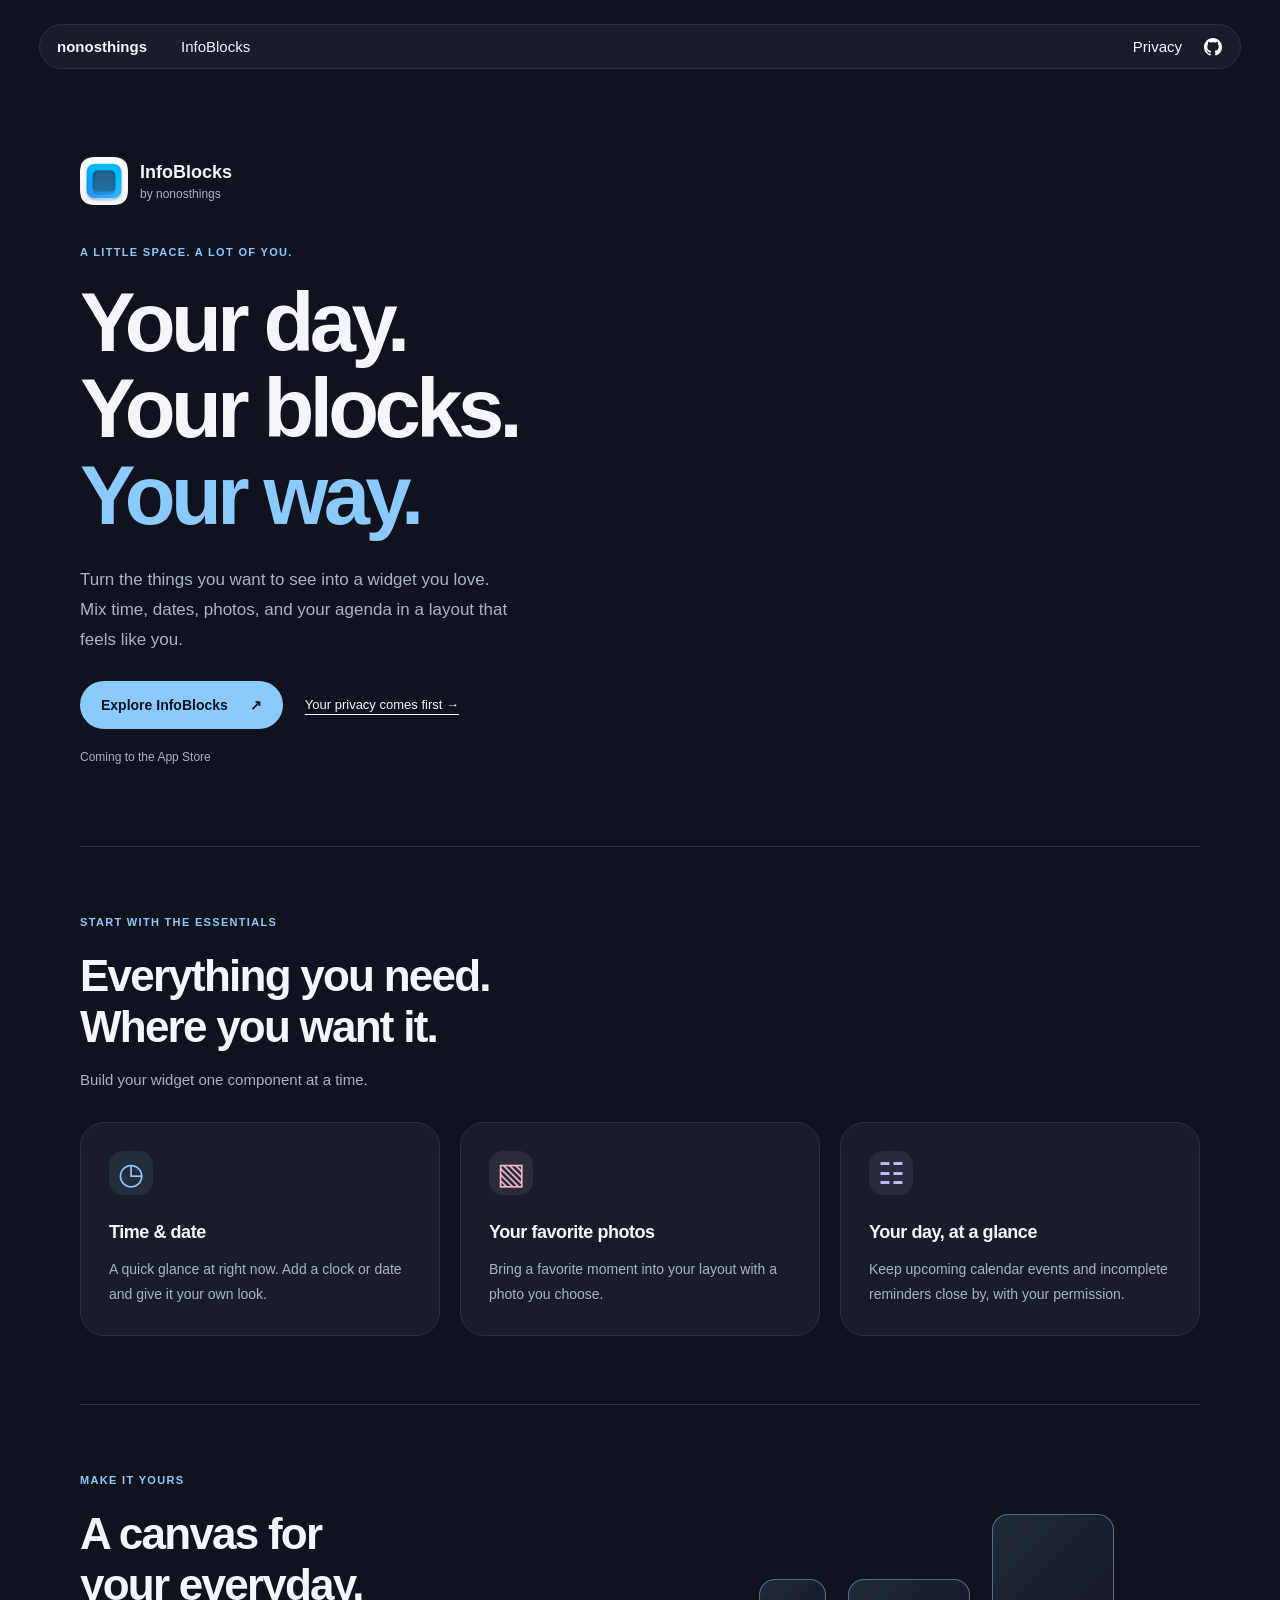
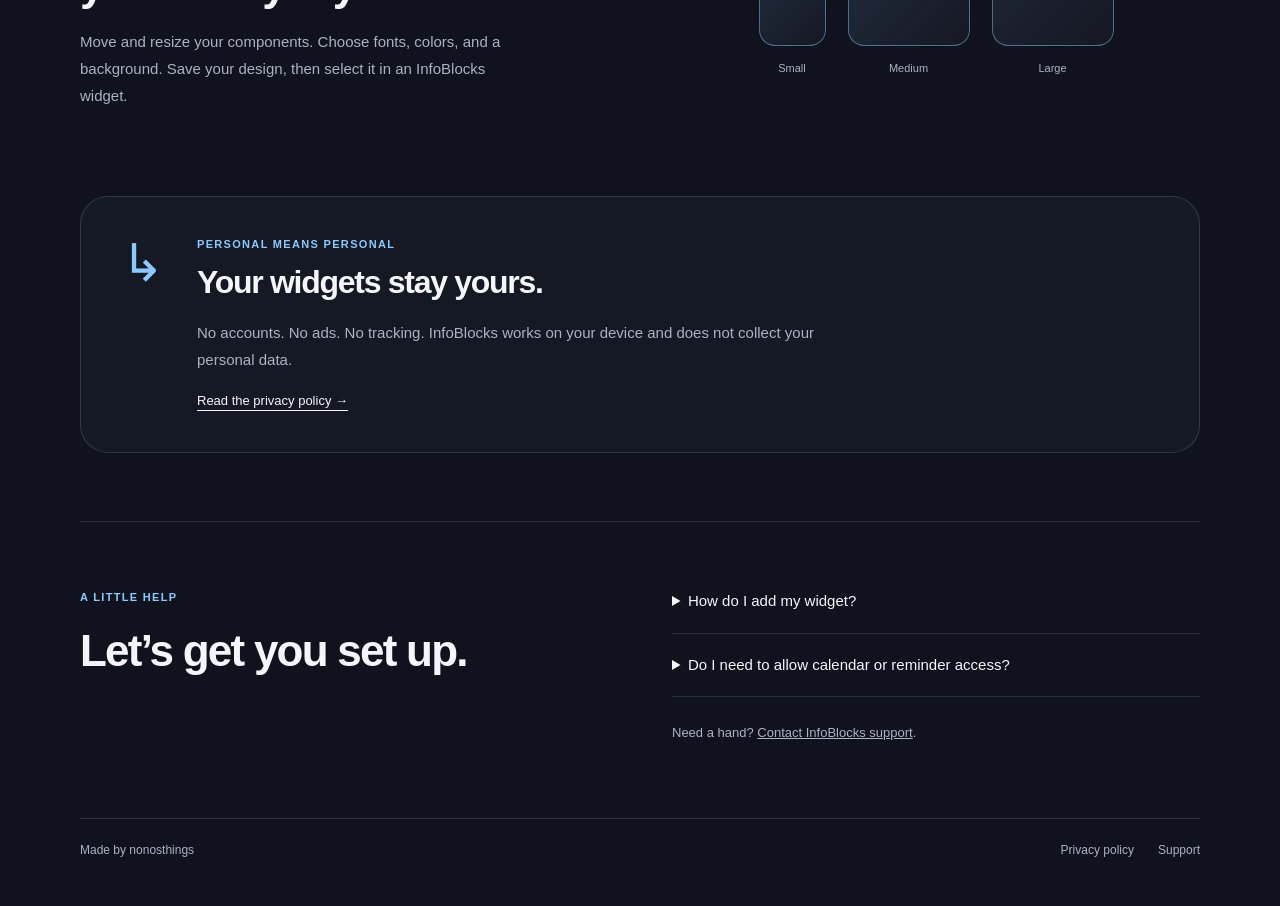
==== projects/infoblocks/index.html @ dc649a99 "cooked some garbageeeeeee" ====
<!DOCTYPE html>
<html lang="en">
<head>
    <meta charset="UTF-8">
    <meta name="viewport" content="width=device-width, initial-scale=1.0">
    <meta name="description" content="Build widgets your way with InfoBlocks. Arrange time, date, photos, calendar events, and reminders into your own personal layout.">
    <meta name="theme-color" content="#10131d">
    <link rel="canonical" href="https://nonosthings.tech/projects/infoblocks/">
    <link rel="icon" type="image/png" href="./icon.png">
    <link rel="stylesheet" href="../../style.css">
    <link rel="stylesheet" href="./infoblocks.css">
    <title>InfoBlocks — Widgets, your way | nonosthings</title>
</head>
<body class="infoblocks-page">
    <a class="skip-link" href="#main">Skip to content</a>
    <nav aria-label="Main navigation">
        <div class="navbar">
            <a href="/">nonosthings</a>
            <a href="./" aria-current="page">InfoBlocks</a>
            <div class="socials">
                <a href="./privacy/">Privacy</a>
                <a href="https://github.com/nonosthings/" aria-label="nonosthings on GitHub"><img src="../../assets/github.svg" alt="" width="18" height="18"></a>
            </div>
        </div>
    </nav>

    <main id="main">
        <section class="ib-hero" aria-labelledby="hero-title">
            <div class="hero-copy">
                <div class="app-identity"><img src="./icon.png" alt="" width="48" height="48"><span>InfoBlocks <span class="byline">by nonosthings</span></span></div>
                <p class="ib-eyebrow">A little space. A lot of you.</p>
                <h1 id="hero-title">Your day.<br>Your blocks.<br><span>Your way.</span></h1>
                <p class="hero-description">Turn the things you want to see into a widget you love. Mix time, dates, photos, and your agenda in a layout that feels like you.</p>
                <div class="hero-actions"><a class="ib-button" href="#features">Explore InfoBlocks <span aria-hidden="true">↗</span></a><a class="text-link" href="./privacy/">Your privacy comes first <span aria-hidden="true">→</span></a></div>
                <p class="availability">Coming to the App Store</p>
            </div>
        </section>

        <section id="features" class="ib-section" aria-labelledby="features-title">
            <div class="section-intro"><p class="ib-eyebrow">Start with the essentials</p><h2 id="features-title">Everything you need.<br>Where you want it.</h2><p>Build your widget one component at a time.</p></div>
            <div class="feature-grid">
                <article class="feature-card"><span class="feature-symbol blue" aria-hidden="true">◷</span><h3>Time &amp; date</h3><p>A quick glance at right now. Add a clock or date and give it your own look.</p></article>
                <article class="feature-card"><span class="feature-symbol pink" aria-hidden="true">▧</span><h3>Your favorite photos</h3><p>Bring a favorite moment into your layout with a photo you choose.</p></article>
                <article class="feature-card"><span class="feature-symbol lavender" aria-hidden="true">☷</span><h3>Your day, at a glance</h3><p>Keep upcoming calendar events and incomplete reminders close by, with your permission.</p></article>
            </div>
        </section>

        <section class="customize-panel ib-section" aria-labelledby="customize-title">
            <div><p class="ib-eyebrow">Make it yours</p><h2 id="customize-title">A canvas for<br>your everyday.</h2><p>Move and resize your components. Choose fonts, colors, and a background. Save your design, then select it in an InfoBlocks widget.</p></div>
            <div class="size-options" aria-label="Small, medium, and large widget sizes"><div class="size-option"><span class="size-shape size-small"></span><span>Small</span></div><div class="size-option"><span class="size-shape size-medium"></span><span>Medium</span></div><div class="size-option"><span class="size-shape size-large"></span><span>Large</span></div></div>
        </section>

        <section class="privacy-panel ib-section" aria-labelledby="privacy-title"><span class="privacy-mark" aria-hidden="true">↳</span><div><p class="ib-eyebrow">Personal means personal</p><h2 id="privacy-title">Your widgets stay yours.</h2><p>No accounts. No ads. No tracking. InfoBlocks works on your device and does not collect your personal data.</p><a class="text-link" href="./privacy/">Read the privacy policy <span aria-hidden="true">→</span></a></div></section>

        <section class="support-section ib-section" id="support" aria-labelledby="support-title"><div><p class="ib-eyebrow">A little help</p><h2 id="support-title">Let’s get you set up.</h2></div><div class="support-details"><details><summary>How do I add my widget?</summary><p>Create a design in InfoBlocks and tap Save. Add an InfoBlocks widget using your device’s widget gallery, then edit the widget to choose your saved design. You can also open the installation guide on your design’s card in the app.</p></details><details><summary>Do I need to allow calendar or reminder access?</summary><p>Only if you want those components. You can use clocks, dates, and photos without granting calendar or reminder access, and you can change permissions in your device’s Settings.</p></details><p class="contact-line">Need a hand? <a href="mailto:help@nonosthings.tech?subject=InfoBlocks%20support">Contact InfoBlocks support</a>.</p></div></section>
    </main>

    <footer class="ib-footer"><a href="/">Made by nonosthings</a><div><a href="./privacy/">Privacy policy</a><a href="mailto:help@nonosthings.tech?subject=InfoBlocks%20support">Support</a></div></footer>
</body>
</html>
---- style.css ----
:root {
  --background-color: #10131d;
  --surface-color: #191d2a;
  --text-color: #f4f6fb;
  --muted-text-color: #aab2c5;
  --accent-color: #a79fff;
  --border-color: #2a3041;
  --social-icon-size: 18px;
  --social-icon-filter: brightness(0) invert(1);
  --navbar-text-color: #f4f6fb;
  --content-max-width: 1300px;
}

body {
  background-color: var(--background-color);
  color: var(--text-color);
  font-family: "Roboto", sans-serif;
  margin: 0;
  padding: 24px;
  min-height: 100vh;
  display: flex;
  flex-direction: column;
  box-sizing: border-box;
}

@font-face {
  font-family: "Varela Round";
  src: url("./assets/fonts/VarelaRound.ttf") format("truetype");
  /* License details: licenses/varela-round.md */
}

.navbar {
  display: flex;
  align-items: center;
  overflow: hidden;
  background-color: var(--surface-color);
  border: 1px solid var(--border-color);
  border-radius: 100px;
}

.navbar a {
  color: var(--navbar-text-color);
  font-size: 15px;
  font-weight: 500;
  text-align: center;
  padding: 13px 17px;
  text-decoration: none;
  transition: color 180ms ease, background-color 180ms ease;
}

.navbar > a:first-child {
  font-weight: 700;
}

.socials {
  margin-left: auto;
  display: flex;
  align-items: center;
  gap: 6px;
  padding-right: 10px;
}

.socials a {
  float: none;
  padding: 8px;
  display: inline-flex;
  align-items: center;
  justify-content: center;
}

.socials img {
  width: var(--social-icon-size);
  height: var(--social-icon-size);
  display: block;
  filter: var(--social-icon-filter);
}

.navbar a:hover,
.navbar a:focus-visible {
  background-color: #252b3b;
  color: var(--accent-color);
  outline: none;
}

footer {
  width: 100%;
  text-align: center;
  font-size: 12px;
  line-height: 1.2;
  padding: 6px 10px;
  margin-top: auto;
  box-sizing: border-box;
  color: var(--muted-text-color);
}

footer p {
  margin: 0;
}

h1,
h2,
h3,
p {
  margin-block: 0.45em;
  line-height: 1.35;
}

h1,
h2,
h3 {
  letter-spacing: -0.025em;
}

h1 {
  font-size: clamp(2.5rem, 7vw, 5.5rem);
  line-height: 1;
  margin-top: clamp(3rem, 12vh, 8rem);
}

h2 {
  color: var(--muted-text-color);
  font-size: clamp(1.3rem, 3vw, 2.2rem);
  max-width: 780px;
}

h3 {
  font-size: clamp(1.15rem, 2vw, 1.6rem);
}

p {
  color: var(--muted-text-color);
  font-size: 1.05rem;
}

.navbar,
main,
footer {
  width: min(100%, var(--content-max-width));
  margin-inline: auto;
}

main {
  flex: 1;
  text-align: left;
}

.hero {
  min-height: 68vh;
  display: flex;
  flex-direction: column;
  justify-content: center;
}

.content-card {
  max-width: 760px;
  margin: 1.5rem 0;
  padding: clamp(1.5rem, 4vw, 3rem);
  background: var(--surface-color);
  border: 1px solid var(--border-color);
  border-radius: 28px;
}

.content-card:last-child {
  margin-bottom: 4rem;
}

.terms-page {
  max-width: 960px;
  padding-bottom: 4rem;
}

.terms-header {
  max-width: 760px;
  padding: clamp(3rem, 10vw, 7rem) 0 2.5rem;
}

.terms-header h1 {
  margin: 0.2em 0;
  font-size: clamp(2.8rem, 7vw, 5.5rem);
}

.eyebrow,
.terms-meta {
  color: var(--accent-color);
  font-size: 0.85rem;
  font-weight: 700;
  letter-spacing: 0.08em;
  text-transform: uppercase;
}

.terms-lede {
  font-size: clamp(1.15rem, 2.2vw, 1.45rem);
  max-width: 680px;
}

.terms-meta {
  color: var(--muted-text-color);
  font-size: 0.8rem;
  letter-spacing: 0;
  text-transform: none;
}

.terms-grid {
  display: grid;
  gap: 1rem;
}

.terms-card {
  max-width: none;
  margin: 0;
  padding: clamp(1.35rem, 3vw, 2rem);
}

.terms-card h2,
.terms-note h2 {
  color: var(--text-color);
  font-size: clamp(1.25rem, 2.5vw, 1.7rem);
  margin-top: 0;
}

.terms-card h3 {
  color: var(--text-color);
  font-size: 1rem;
}

.terms-card p,
.terms-card li,
.terms-note p {
  font-size: 1rem;
  line-height: 1.65;
}

.terms-card ul {
  color: var(--muted-text-color);
  margin: 1rem 0;
  padding-left: 1.35rem;
}

.terms-card li + li {
  margin-top: 0.55rem;
}

.terms-card a {
  color: var(--accent-color);
}

.terms-note {
  margin-top: 1rem;
  padding: clamp(1.35rem, 3vw, 2rem);
  border: 1px solid var(--accent-color);
  border-radius: 20px;
  background: color-mix(in srgb, var(--accent-color) 8%, var(--surface-color));
}

.terms-note p {
  margin-bottom: 0;
}

.reveal {
  animation: move-up linear both;
  animation-timeline: view();
  animation-range: entry 0% cover 32%;
}

@keyframes move-up {
  from {
    opacity: 0;
    transform: translateY(48px);
  }
  to {
    opacity: 1;
    transform: translateY(0);
  }
}

@media (prefers-reduced-motion: reduce) {
  *,
  *::before,
  *::after {
    animation-duration: 0.01ms !important;
    animation-iteration-count: 1 !important;
    scroll-behavior: auto !important;
  }
}

@media (max-width: 560px) {
  body {
    padding: 14px;
  }

  .navbar a {
    padding-inline: 12px;
  }

  .socials {
    gap: 0;
    padding-right: 4px;
  }
}
---- projects/infoblocks/infoblocks.css ----
.infoblocks-page { --ib-blue: #8bcaff; --ib-pink: #efb7cf; font-family: -apple-system, BlinkMacSystemFont, "Segoe UI", sans-serif; }
.infoblocks-page a { color: inherit; }
.infoblocks-page a:focus-visible, .infoblocks-page summary:focus-visible { outline: 3px solid var(--ib-blue); outline-offset: 5px; border-radius: 5px; }
.infoblocks-page .navbar { max-width: 1200px; }
.infoblocks-page main, .infoblocks-page .ib-footer { max-width: 1120px; }
.skip-link { position: fixed; top: -80px; left: 24px; padding: 14px 20px; background: #fff; color: #10131d !important; z-index: 10; }
.skip-link:focus { top: 16px; }
.ib-hero { display: grid; grid-template-columns: 1fr 1fr; align-items: center; gap: 64px; padding: 88px 0 76px; }
.app-identity { display: flex; align-items: center; gap: 12px; font-size: 18px; font-weight: 650; margin-bottom: 40px; }
.app-identity img { border-radius: 12px; }
.byline { display: block; color: var(--muted-text-color); font-size: 12px; font-weight: 400; margin-top: 4px; }
.ib-eyebrow { color: var(--ib-blue); text-transform: uppercase; letter-spacing: .12em; font-size: 11px; font-weight: 700; margin: 0 0 20px; }
.ib-hero h1 { margin: 0; font-size: clamp(56px, 6.5vw, 88px); line-height: 1.04; letter-spacing: -.055em; font-weight: 650; }
.ib-hero h1 > span { color: var(--ib-blue); }
.hero-description { max-width: 440px; line-height: 1.75; margin: 26px 0; font-size: 17px; }
.hero-actions { display: flex; flex-wrap: wrap; align-items: center; gap: 22px; }
.ib-button { display: inline-flex; align-items: center; gap: 22px; padding: 16px 21px; border-radius: 100px; background: var(--ib-blue); color: #10131d !important; text-decoration: none; font-size: 14px; font-weight: 650; transition: background 160ms; }
.ib-button:hover { background: #b2dcff; }
.text-link { text-underline-offset: 5px; font-size: 13px; line-height: 1.8; }
.text-link:hover, .ib-footer a:hover { color: var(--ib-blue); }
.availability { margin-top: 20px; font-size: 12px; }
.widget-preview { margin: 24px 0 0; }
.preview-board { display: grid; grid-template-columns: 1fr 1fr; gap: 16px; padding: 26px; background: #191e2b; border: 1px solid #303747; border-radius: 40px; transform: rotate(-3deg); box-shadow: 0 24px 80px #0003; }
.sample-widget { border-radius: 26px; padding: 22px; min-width: 0; overflow: hidden; position: relative; }
.sample-label { display: block; text-transform: uppercase; letter-spacing: .1em; font-size: 9px; font-weight: 700; }
.time-widget { min-height: 155px; background: #8bcaff; color: #102d51; }
.sample-time { display: block; font-size: clamp(38px, 4.8vw, 62px); letter-spacing: -.06em; font-weight: 600; margin-top: 14px; }
.sample-date { display: block; font-size: 11px; margin-top: 4px; }
.sun-shape { position: absolute; bottom: -28px; right: 2px; font-size: 105px; opacity: .14; }
.reminder-widget { background: #edb8cf; color: #48253b; }
.sample-heading { display: block; font-size: clamp(20px, 2.6vw, 31px); line-height: 1.1; letter-spacing: -.035em; font-weight: 600; margin: 20px 0; }
.sample-task { display: flex; align-items: center; gap: 7px; margin-top: 10px; font-size: 10px; }
.sample-task > span { font-size: 17px; }
.agenda-widget { grid-column: 1 / -1; background: #e0def7; color: #302e51; padding: 26px; }
.agenda-header { display: flex; justify-content: space-between; align-items: center; }
.agenda-dot { width: 9px; height: 9px; background: #8179bc; border-radius: 50%; }
.agenda-widget .sample-heading { margin: 18px 0 26px; }
.sample-event { display: flex; gap: 20px; border-top: 1px solid #302e5126; padding-top: 18px; font-size: 12px; line-height: 1.7; }
.sample-event > span:last-child { border-left: 3px solid #8179bc; padding-left: 14px; }
.event-period { font-size: 9px; }
.event-detail { opacity: .75; font-size: 10px; }
.widget-preview figcaption { text-align: center; color: var(--muted-text-color); font-size: 11px; line-height: 1.8; margin: 28px 0 0; }
.widget-preview figcaption > span { font-size: 10px; opacity: .8; }
.ib-section { padding: 68px 0; border-top: 1px solid var(--border-color); }
.infoblocks-page h2 { color: var(--text-color); font-weight: 550; font-size: clamp(30px, 4vw, 44px); line-height: 1.16; letter-spacing: -.04em; margin: 0 0 18px; }
.section-intro > p:last-child { font-size: 15px; }
.feature-grid { display: grid; grid-template-columns: repeat(3, 1fr); gap: 20px; margin-top: 32px; }
.feature-card { background: var(--surface-color); border: 1px solid var(--border-color); border-radius: 24px; padding: 28px; }
.feature-symbol { display: inline-grid; place-items: center; width: 44px; height: 44px; border-radius: 14px; font-size: 30px; margin-bottom: 25px; }
.blue { color: var(--ib-blue); background: #8bcaff16; }
.pink { color: var(--ib-pink); background: #efb7cf16; }
.lavender { color: #c4baff; background: #c4baff16; }
.feature-card h3 { font-size: 18px; margin: 0 0 12px; font-weight: 600; }
.feature-card p { font-size: 14px; line-height: 1.8; margin: 0; }
.customize-panel { display: grid; grid-template-columns: 1fr 1fr; gap: 64px; align-items: center; }
.customize-panel p:not(.ib-eyebrow) { font-size: 15px; line-height: 1.8; max-width: 440px; }
.size-options { display: flex; align-items: flex-end; justify-content: center; gap: 22px; }
.size-option { display: flex; flex-direction: column; align-items: center; gap: 16px; color: var(--muted-text-color); font-size: 11px; }
.size-shape { display: block; border: 1px solid #8bcaff75; background: linear-gradient(135deg, #8bcaff20, #c4baff08); border-radius: 16px; }
.size-small { width: 65px; height: 65px; }
.size-medium { width: 120px; height: 65px; }
.size-large { width: 120px; height: 130px; }
.privacy-panel { display: flex; align-items: flex-start; gap: 32px; padding: 40px; background: #8bcaff09; border: 1px solid #8bcaff30; border-radius: 28px; margin: 12px 0 68px; }
.privacy-mark { color: var(--ib-blue); font-size: 52px; line-height: 1; }
.privacy-panel .ib-eyebrow { margin-bottom: 12px; }
.privacy-panel h2 { font-size: 32px; }
.privacy-panel p:not(.ib-eyebrow) { font-size: 15px; line-height: 1.8; max-width: 640px; margin-bottom: 16px; }
.support-section { display: grid; grid-template-columns: 1fr 1fr; gap: 64px; }
.support-details details { border-bottom: 1px solid var(--border-color); padding: 20px 0; }
.support-details details:first-child { padding-top: 0; }
.support-details summary { cursor: pointer; font-size: 15px; line-height: 1.5; }
.support-details details p { font-size: 14px; line-height: 1.8; margin-top: 18px; }
.contact-line { font-size: 13px; margin-top: 24px; line-height: 1.8; }
.ib-footer { display: flex; align-items: center; justify-content: space-between; gap: 20px; padding: 24px 0; border-top: 1px solid var(--border-color); text-align: left; font-size: 12px; }
.ib-footer a { text-decoration: none; }
.ib-footer > div { display: flex; gap: 24px; }
.policy-main { max-width: 800px !important; padding: 72px 0; }
.policy-main h1 { margin: 0 0 20px; font-size: clamp(40px, 7vw, 64px); letter-spacing: -.05em; line-height: 1.1; }
.policy-main .policy-lede { font-size: 20px; line-height: 1.65; color: var(--text-color); max-width: 700px; }
.policy-date { font-size: 12px; margin: 20px 0 32px; }
.policy-summary { background: #8bcaff0c; border: 1px solid #8bcaff40; padding: 24px 28px; border-radius: 20px; margin-bottom: 40px; }
.policy-summary p { color: var(--text-color); margin: 0; }
.policy-main section { margin: 32px 0; }
.policy-main h2 { font-size: 23px; margin-bottom: 12px; }
.policy-main p, .policy-main li { font-size: 15px; line-height: 1.85; }
.policy-main ul { padding-left: 22px; color: var(--muted-text-color); }
.policy-main li + li { margin-top: 12px; }
.policy-main strong { color: var(--text-color); font-weight: 600; }
.policy-main a { color: var(--ib-blue); text-underline-offset: 3px; }
@media (max-width: 1000px) {
    .ib-hero { gap: 32px; }
    .preview-board { padding: 18px; gap: 12px; }
    .sample-widget { padding: 18px; }
    .customize-panel, .support-section { gap: 32px; }
    .size-options { gap: 14px; }
}
@media (max-width: 760px) {
    .ib-hero { grid-template-columns: 1fr; padding: 48px 8px 60px; gap: 28px; }
    .app-identity { margin-bottom: 28px; }
    .ib-hero h1 { font-size: clamp(56px, 12vw, 80px); }
    .widget-preview { width: min(100%, 440px); justify-self: center; padding: 0 8px; box-sizing: border-box; }
    .sample-time { font-size: 52px; }
    .sample-heading { font-size: 25px; }
    .feature-grid { grid-template-columns: 1fr; gap: 14px; }
    .feature-card { padding: 24px; }
    .feature-symbol { margin-bottom: 18px; }
    .ib-section { padding: 44px 8px; }
    .customize-panel, .support-section { grid-template-columns: 1fr; gap: 28px; }
    .size-options { padding: 20px 0 0; }
    .privacy-panel { padding: 28px 24px; margin-bottom: 44px; gap: 18px; }
    .privacy-mark { display: none; }
    .privacy-panel h2 { font-size: 28px; }
    .ib-footer { flex-wrap: wrap; padding: 24px 8px; }
    .policy-main { padding: 48px 8px; box-sizing: border-box; }
    .policy-summary { padding: 20px; }
}
@media (max-width: 380px) {
    .infoblocks-page .navbar a { padding-inline: 10px; font-size: 13px; }
    .sample-widget { padding: 15px; border-radius: 20px; }
    .sample-time { font-size: 43px; }
    .sample-heading { font-size: 22px; }
    .preview-board { padding: 14px; gap: 10px; }
    .sample-event { gap: 12px; }
    .size-options { gap: 12px; }
    .size-medium, .size-large { width: 100px; }
    .size-small { width: 55px; }
}
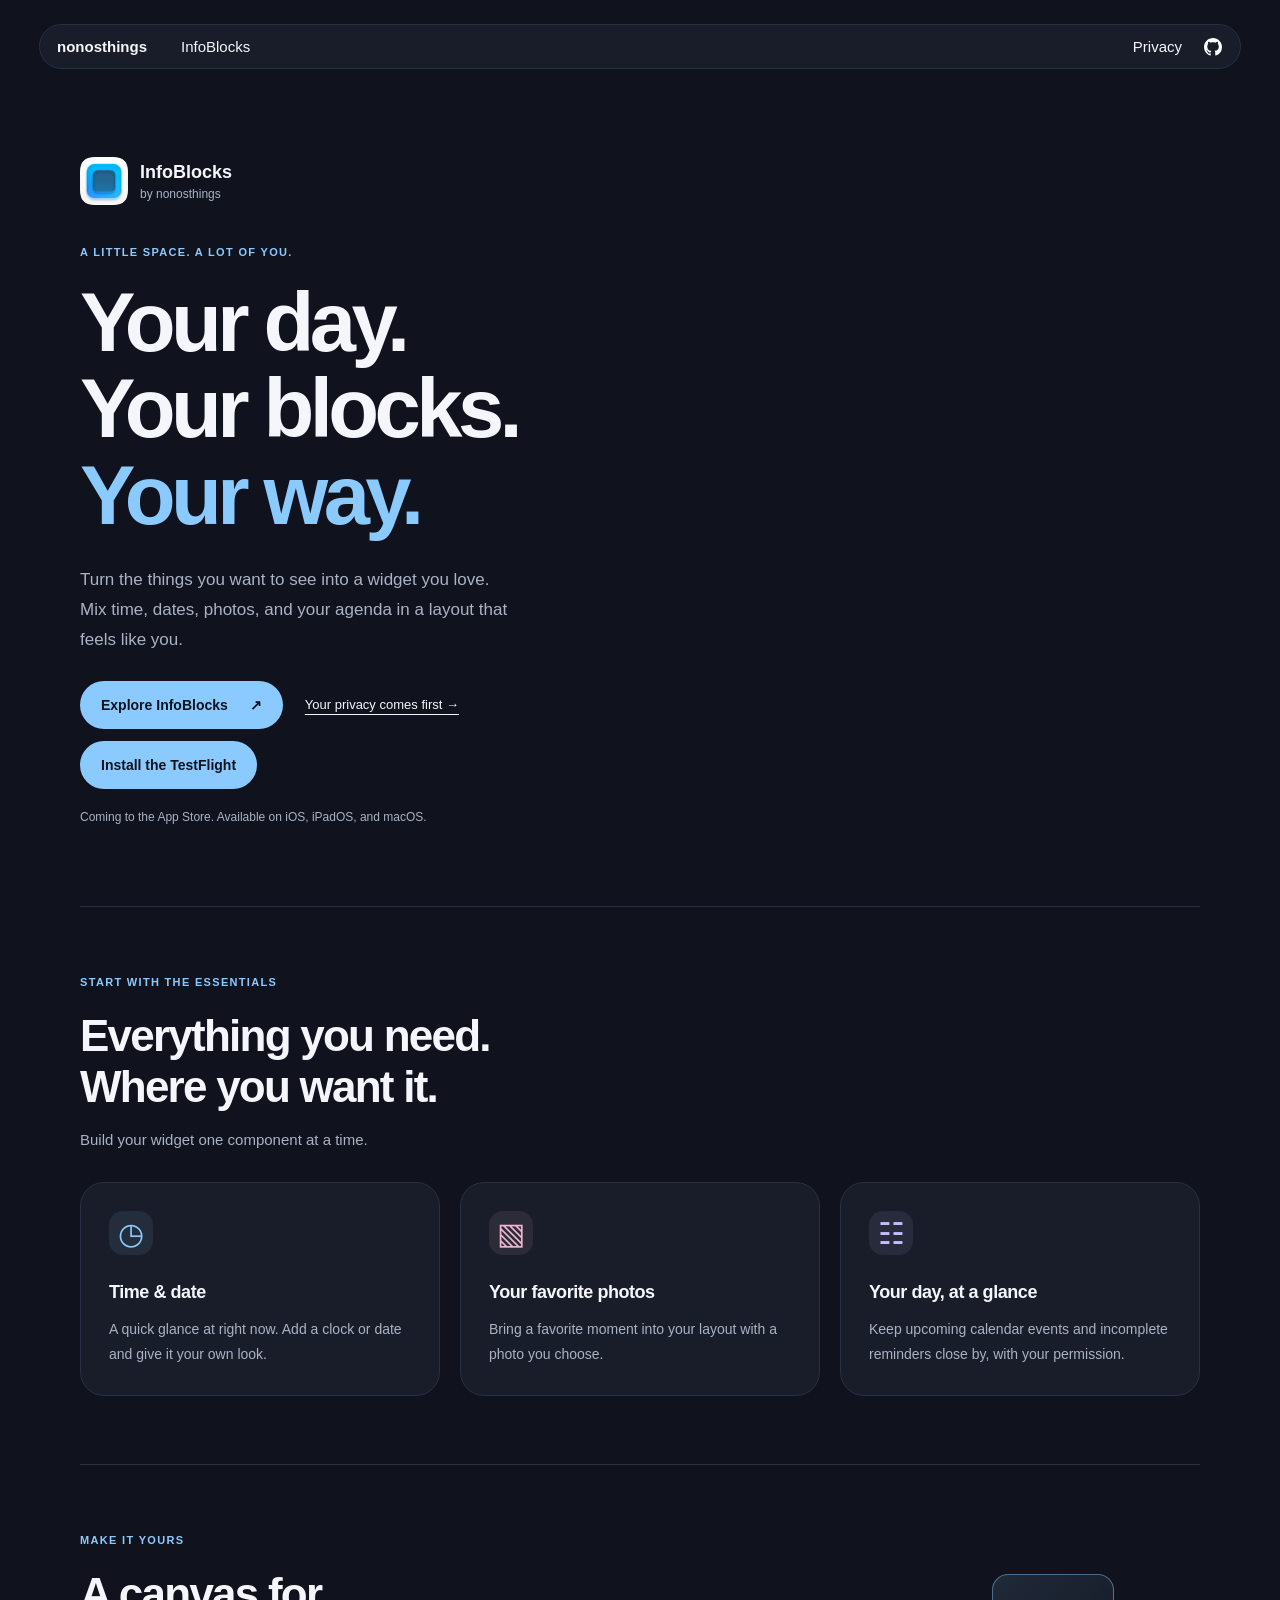
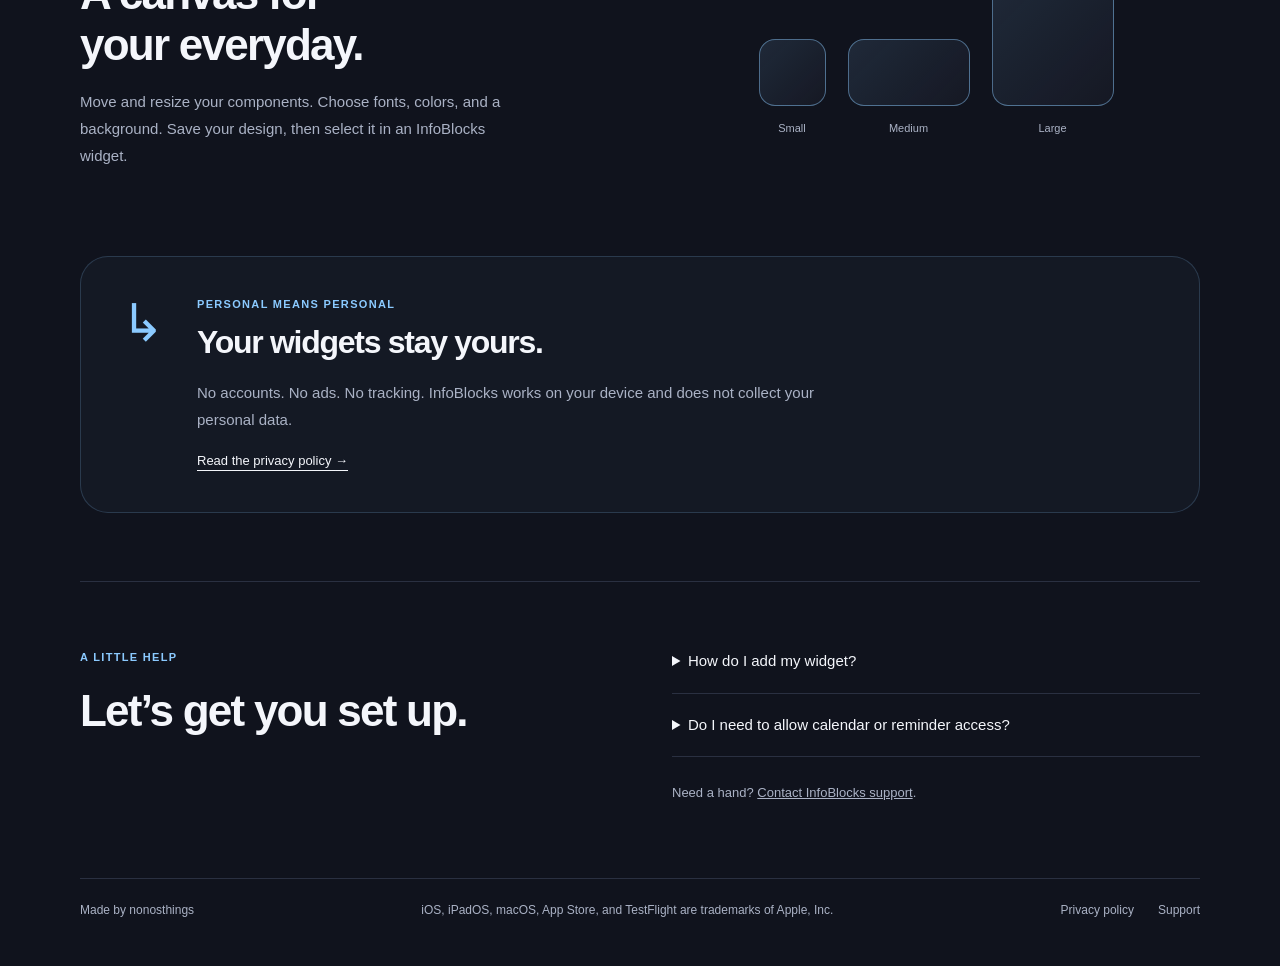
==== commit e6d89935: "Update titles in InfoBlocks pages; enhance hero actions and CSS styling" ====
--- a/projects/infoblocks/index.html
+++ b/projects/infoblocks/index.html
@@ -9,7 +9,7 @@
     <link rel="icon" type="image/png" href="./icon.png">
     <link rel="stylesheet" href="../../style.css">
     <link rel="stylesheet" href="./infoblocks.css">
-    <title>InfoBlocks — Widgets, your way | nonosthings</title>
+    <title>InfoBlocks | nonosthings</title>
 </head>
 <body class="infoblocks-page">
     <a class="skip-link" href="#main">Skip to content</a>
@@ -31,8 +31,11 @@
                 <p class="ib-eyebrow">A little space. A lot of you.</p>
                 <h1 id="hero-title">Your day.<br>Your blocks.<br><span>Your way.</span></h1>
                 <p class="hero-description">Turn the things you want to see into a widget you love. Mix time, dates, photos, and your agenda in a layout that feels like you.</p>
+                
                 <div class="hero-actions"><a class="ib-button" href="#features">Explore InfoBlocks <span aria-hidden="true">↗</span></a><a class="text-link" href="./privacy/">Your privacy comes first <span aria-hidden="true">→</span></a></div>
-                <p class="availability">Coming to the App Store</p>
+                <div class="hero-actions"><a class="ib-button" href="https://testflight.apple.com/join/DNSDKATq">Install the TestFlight
+                    </a></div>
+                <p class="availability">Coming to the App Store. Available on iOS, iPadOS, and macOS.</p>
             </div>
         </section>
 
@@ -52,9 +55,9 @@
 
         <section class="privacy-panel ib-section" aria-labelledby="privacy-title"><span class="privacy-mark" aria-hidden="true">↳</span><div><p class="ib-eyebrow">Personal means personal</p><h2 id="privacy-title">Your widgets stay yours.</h2><p>No accounts. No ads. No tracking. InfoBlocks works on your device and does not collect your personal data.</p><a class="text-link" href="./privacy/">Read the privacy policy <span aria-hidden="true">→</span></a></div></section>
 
-        <section class="support-section ib-section" id="support" aria-labelledby="support-title"><div><p class="ib-eyebrow">A little help</p><h2 id="support-title">Let’s get you set up.</h2></div><div class="support-details"><details><summary>How do I add my widget?</summary><p>Create a design in InfoBlocks and tap Save. Add an InfoBlocks widget using your device’s widget gallery, then edit the widget to choose your saved design. You can also open the installation guide on your design’s card in the app.</p></details><details><summary>Do I need to allow calendar or reminder access?</summary><p>Only if you want those components. You can use clocks, dates, and photos without granting calendar or reminder access, and you can change permissions in your device’s Settings.</p></details><p class="contact-line">Need a hand? <a href="mailto:help@nonosthings.tech?subject=InfoBlocks%20support">Contact InfoBlocks support</a>.</p></div></section>
+        <section class="support-section ib-section" id="support" aria-labelledby="support-title"><div><p class="ib-eyebrow">A little help</p><h2 id="support-title">Let’s get you set up.</h2></div><div class="support-details"><details><summary>How do I add my widget?</summary><p>Create a design in InfoBlocks and tap Save. Add an InfoBlocks widget using your device’s widget gallery, then edit the widget to choose your saved design. You can also open the installation guide on your design’s card in the app.</p></details><details><summary>Do I need to allow calendar or reminder access?</summary><p>Only if you want those components. You can use clocks, dates, and photos without granting calendar or reminder access, and you can change permissions in your device’s Settings.</p></details><p class="contact-line">Need a hand? <a href="./help/">Contact InfoBlocks support</a>.</p></div></section>
     </main>
 
-    <footer class="ib-footer"><a href="/">Made by nonosthings</a><div><a href="./privacy/">Privacy policy</a><a href="mailto:help@nonosthings.tech?subject=InfoBlocks%20support">Support</a></div></footer>
+    <footer class="ib-footer"><a href="/">Made by nonosthings</a><a>iOS, iPadOS, macOS, App Store, and TestFlight are trademarks of Apple, Inc.</a><div><a href="./privacy/">Privacy policy</a><a href="./help/">Support</a></div></footer>
 </body>
 </html>
--- a/projects/infoblocks/infoblocks.css
+++ b/projects/infoblocks/infoblocks.css
@@ -14,6 +14,7 @@
 .ib-hero h1 > span { color: var(--ib-blue); }
 .hero-description { max-width: 440px; line-height: 1.75; margin: 26px 0; font-size: 17px; }
 .hero-actions { display: flex; flex-wrap: wrap; align-items: center; gap: 22px; }
+.hero-actions + .hero-actions { margin-top: 12px; }
 .ib-button { display: inline-flex; align-items: center; gap: 22px; padding: 16px 21px; border-radius: 100px; background: var(--ib-blue); color: #10131d !important; text-decoration: none; font-size: 14px; font-weight: 650; transition: background 160ms; }
 .ib-button:hover { background: #b2dcff; }
 .text-link { text-underline-offset: 5px; font-size: 13px; line-height: 1.8; }
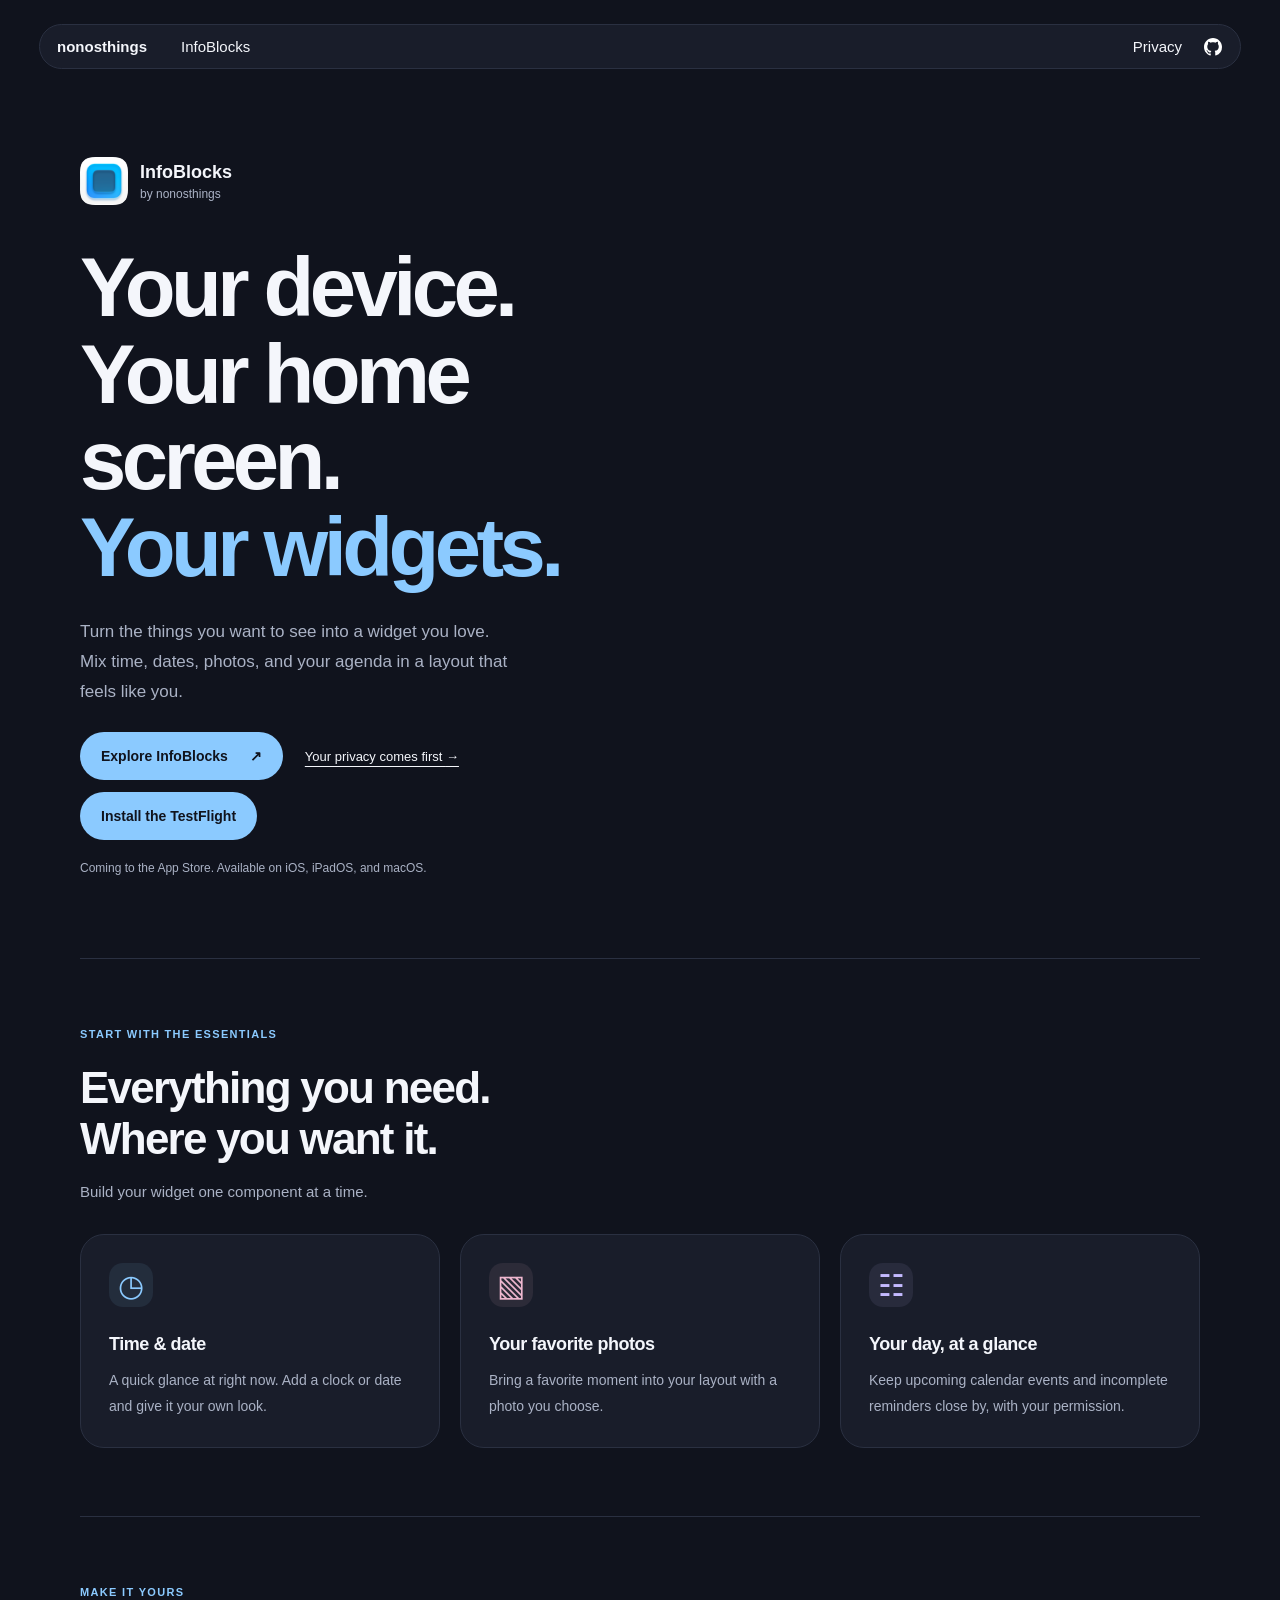
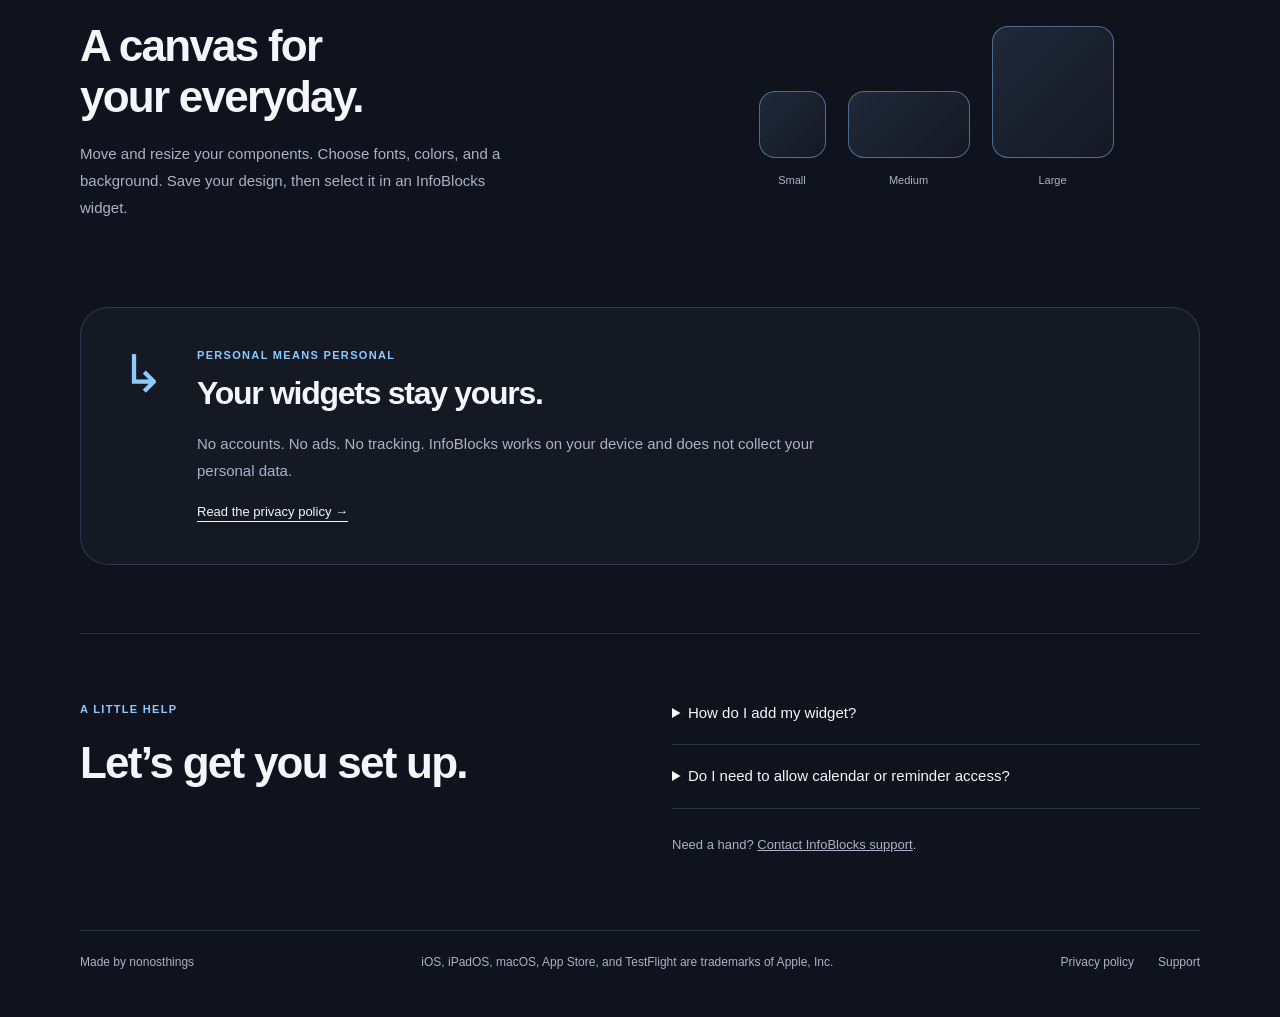
==== commit d6a1073c: "Update hero section text for clarity and personalization" ====
--- a/projects/infoblocks/index.html
+++ b/projects/infoblocks/index.html
@@ -28,8 +28,7 @@
         <section class="ib-hero" aria-labelledby="hero-title">
             <div class="hero-copy">
                 <div class="app-identity"><img src="./icon.png" alt="" width="48" height="48"><span>InfoBlocks <span class="byline">by nonosthings</span></span></div>
-                <p class="ib-eyebrow">A little space. A lot of you.</p>
-                <h1 id="hero-title">Your day.<br>Your blocks.<br><span>Your way.</span></h1>
+                <h1 id="hero-title">Your device.<br>Your home screen.<br><span>Your widgets.</span></h1>
                 <p class="hero-description">Turn the things you want to see into a widget you love. Mix time, dates, photos, and your agenda in a layout that feels like you.</p>
                 
                 <div class="hero-actions"><a class="ib-button" href="#features">Explore InfoBlocks <span aria-hidden="true">↗</span></a><a class="text-link" href="./privacy/">Your privacy comes first <span aria-hidden="true">→</span></a></div>
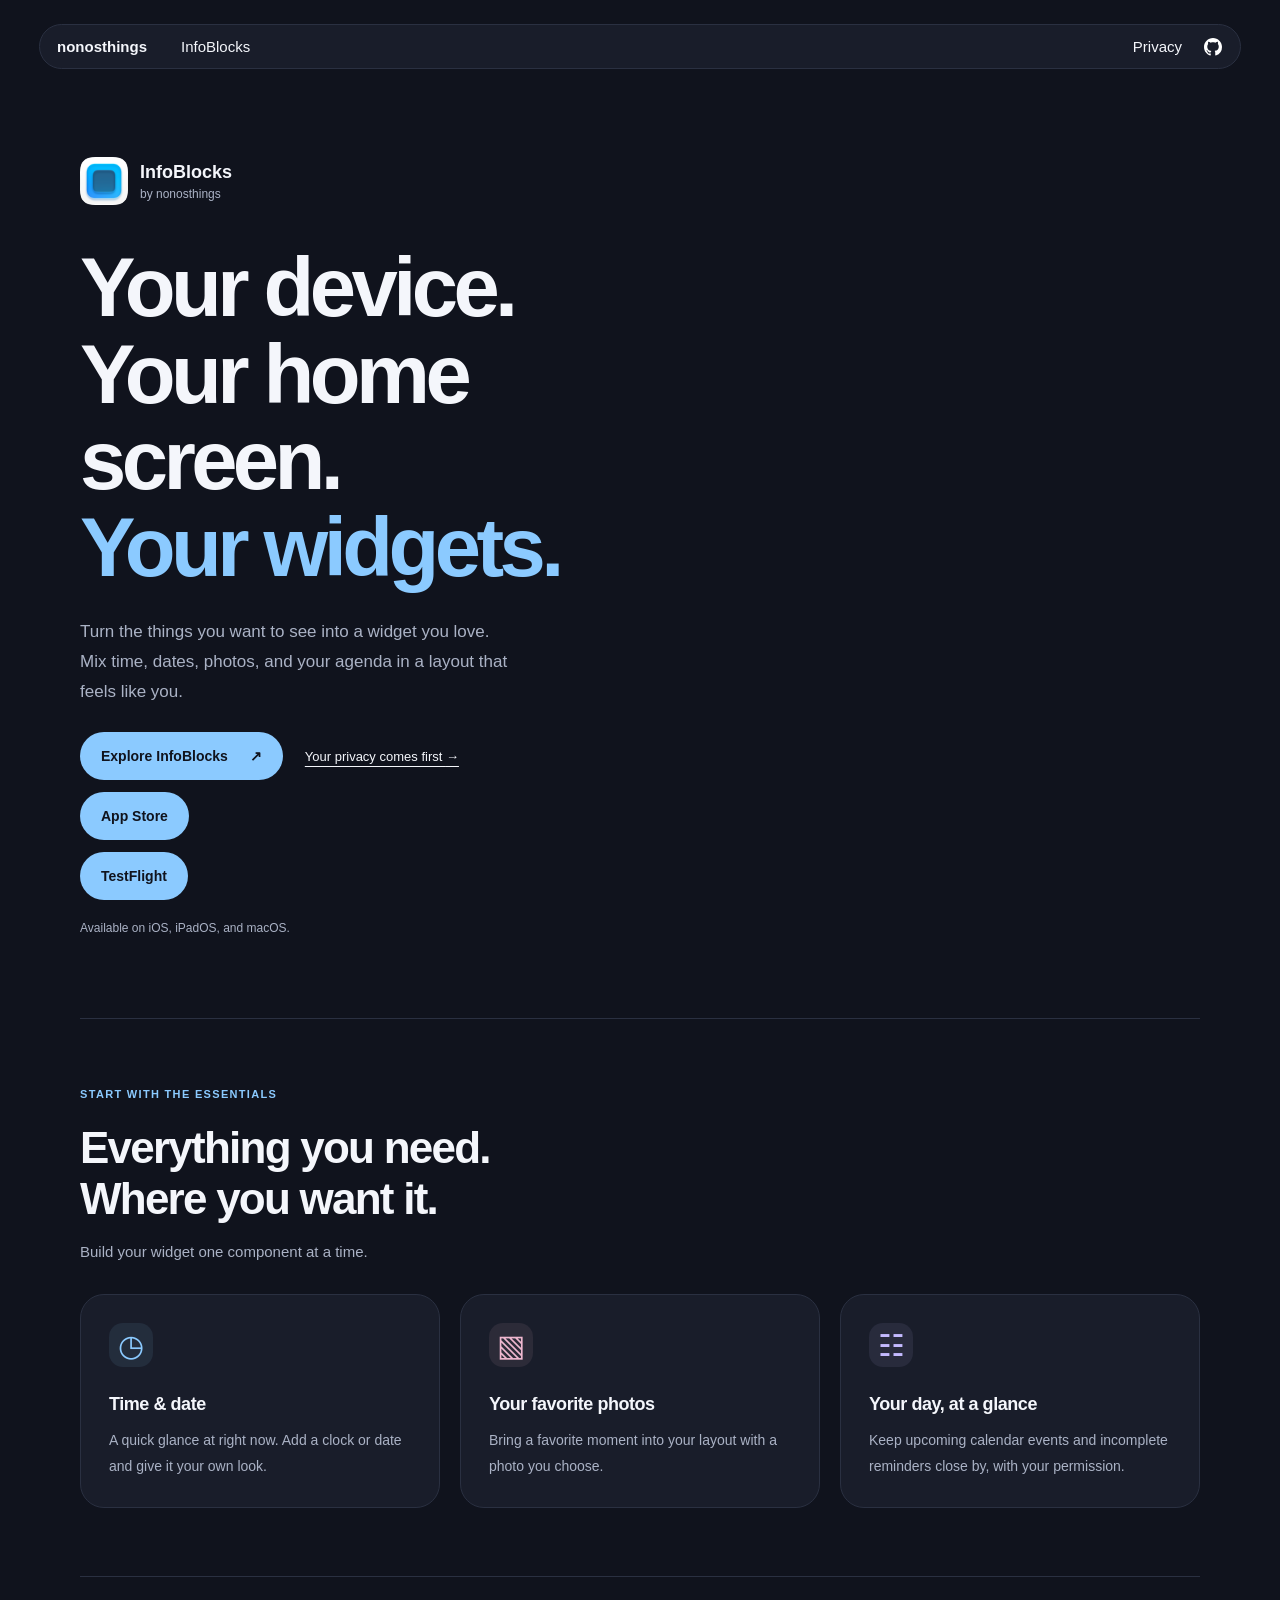
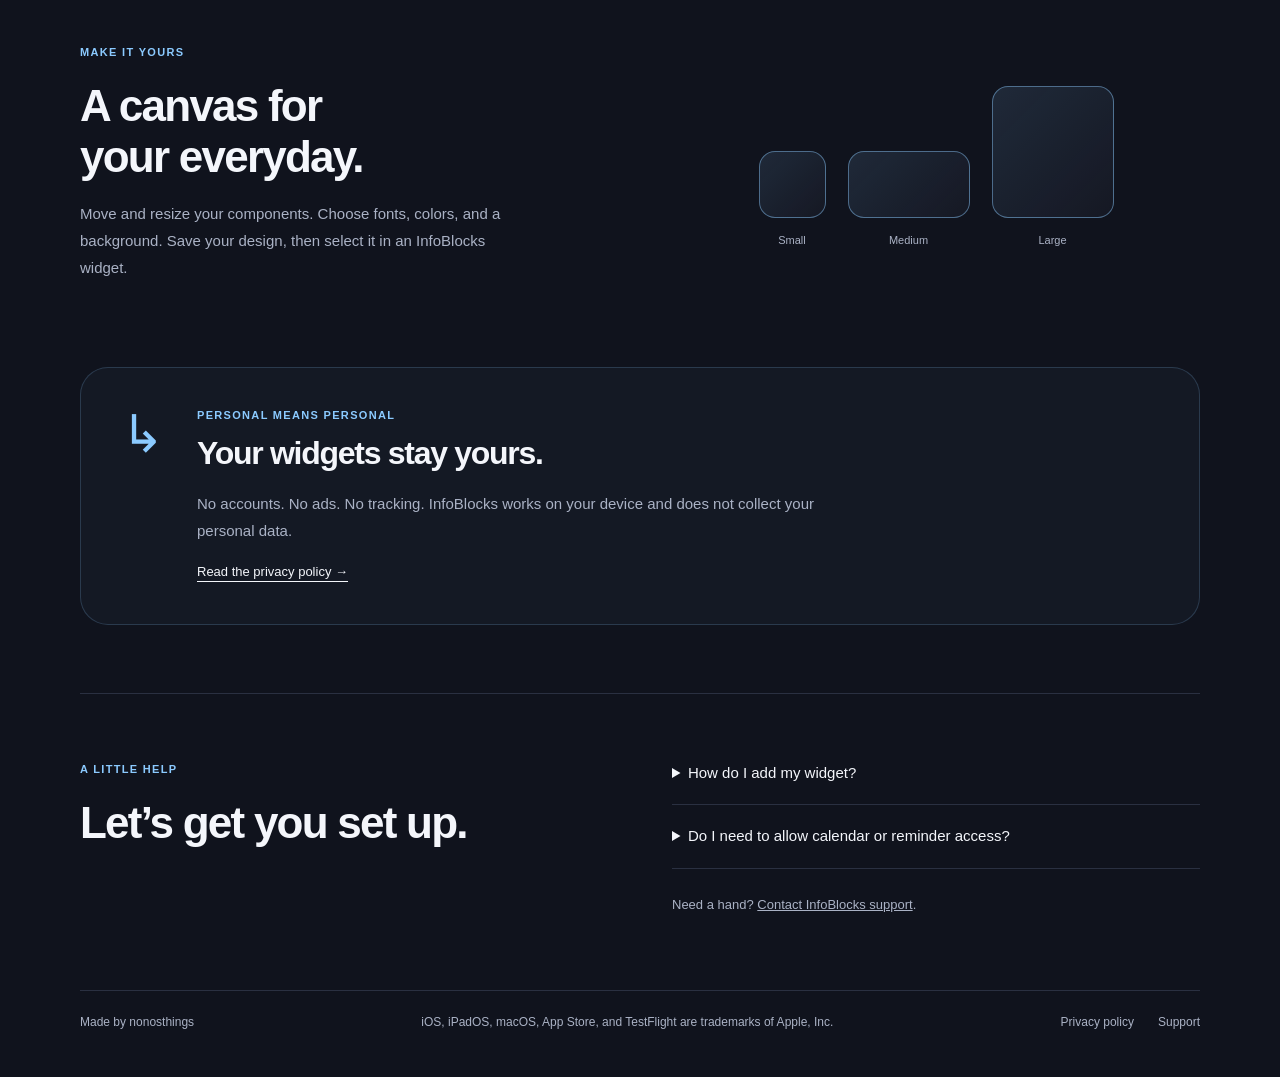
==== commit d8512a13: "Update InfoBlocks page: enhance hero actions and update App Store link" ====
--- a/projects/infoblocks/index.html
+++ b/projects/infoblocks/index.html
@@ -32,9 +32,12 @@
                 <p class="hero-description">Turn the things you want to see into a widget you love. Mix time, dates, photos, and your agenda in a layout that feels like you.</p>
                 
                 <div class="hero-actions"><a class="ib-button" href="#features">Explore InfoBlocks <span aria-hidden="true">↗</span></a><a class="text-link" href="./privacy/">Your privacy comes first <span aria-hidden="true">→</span></a></div>
-                <div class="hero-actions"><a class="ib-button" href="https://testflight.apple.com/join/DNSDKATq">Install the TestFlight
+                <div class="hero-actions"><a class="ib-button" href="https://apps.apple.com/us/app/infoblocks/id6819093974
+InfoBlocks">App Store
                     </a></div>
-                <p class="availability">Coming to the App Store. Available on iOS, iPadOS, and macOS.</p>
+                <div class="hero-actions"><a class="ib-button" href="https://testflight.apple.com/join/DNSDKATq">TestFlight
+                    </a></div>
+                <p class="availability">Available on iOS, iPadOS, and macOS.</p>
             </div>
         </section>
 
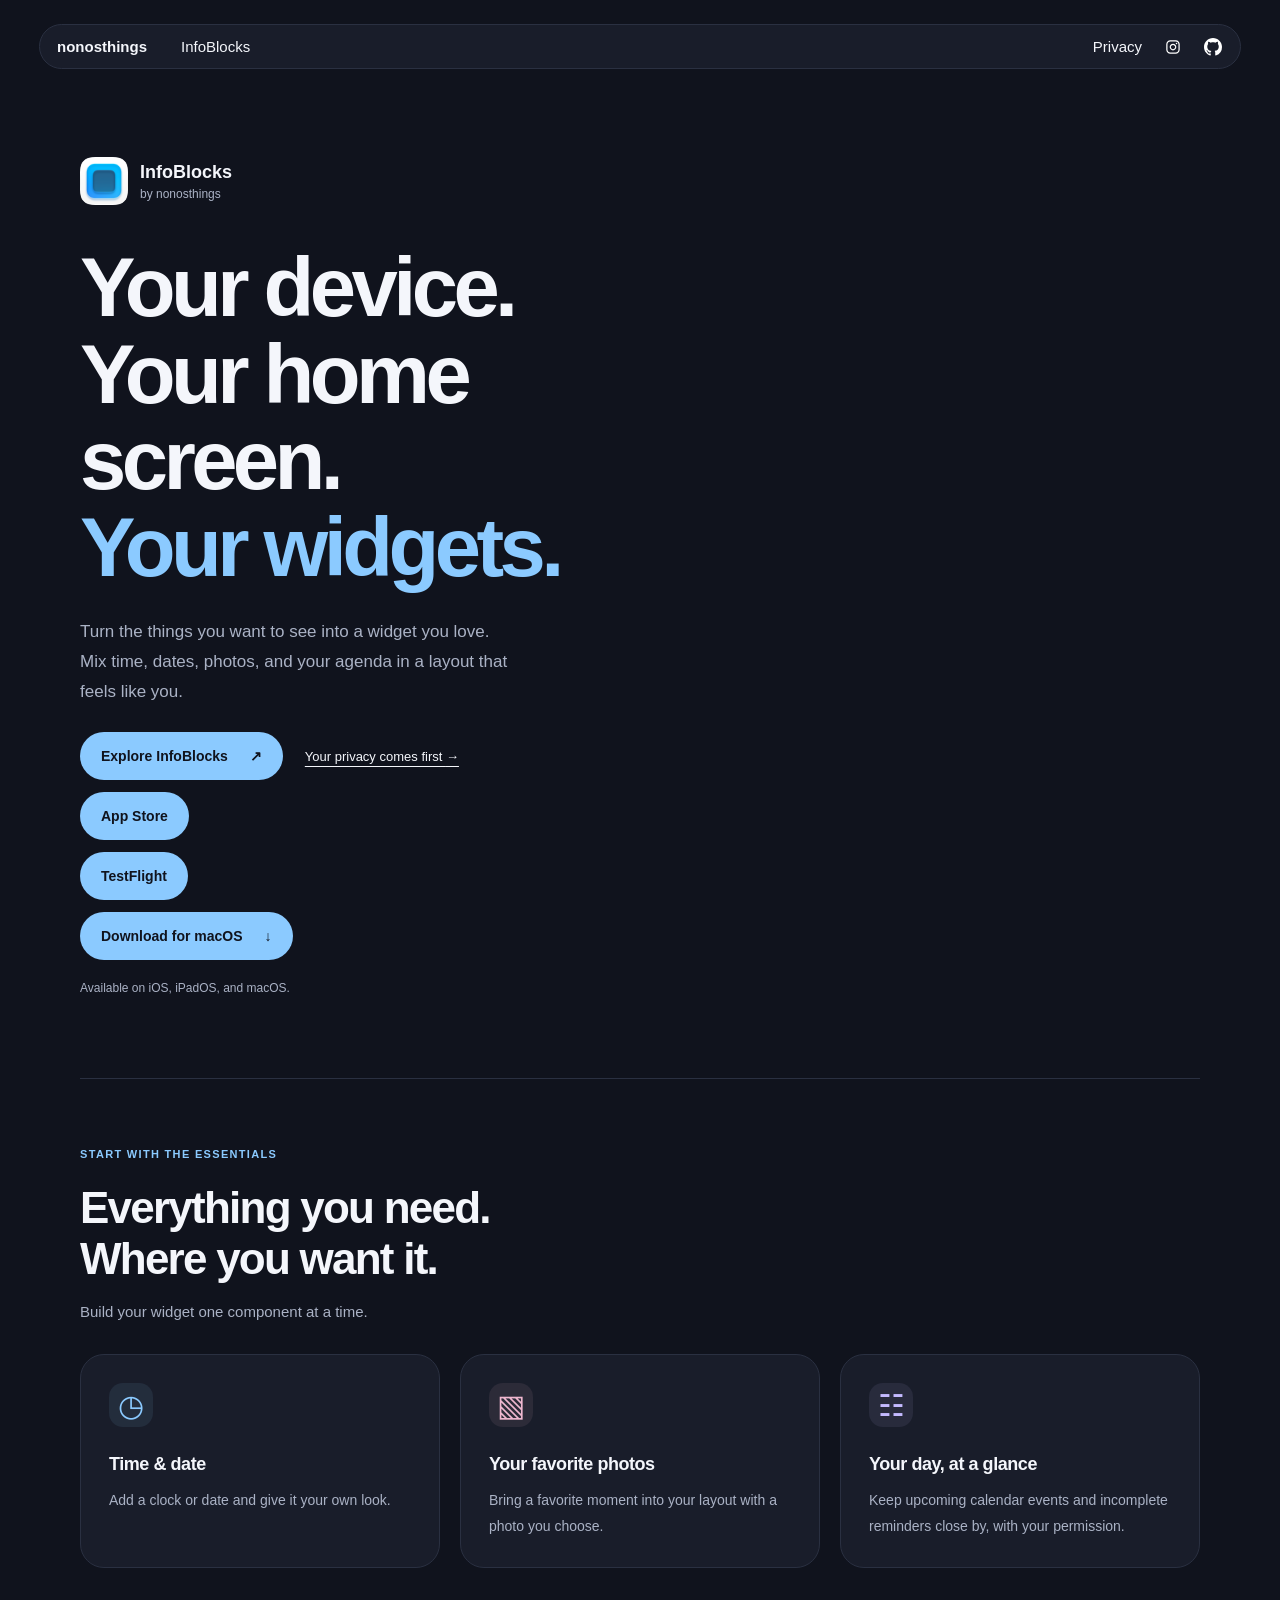
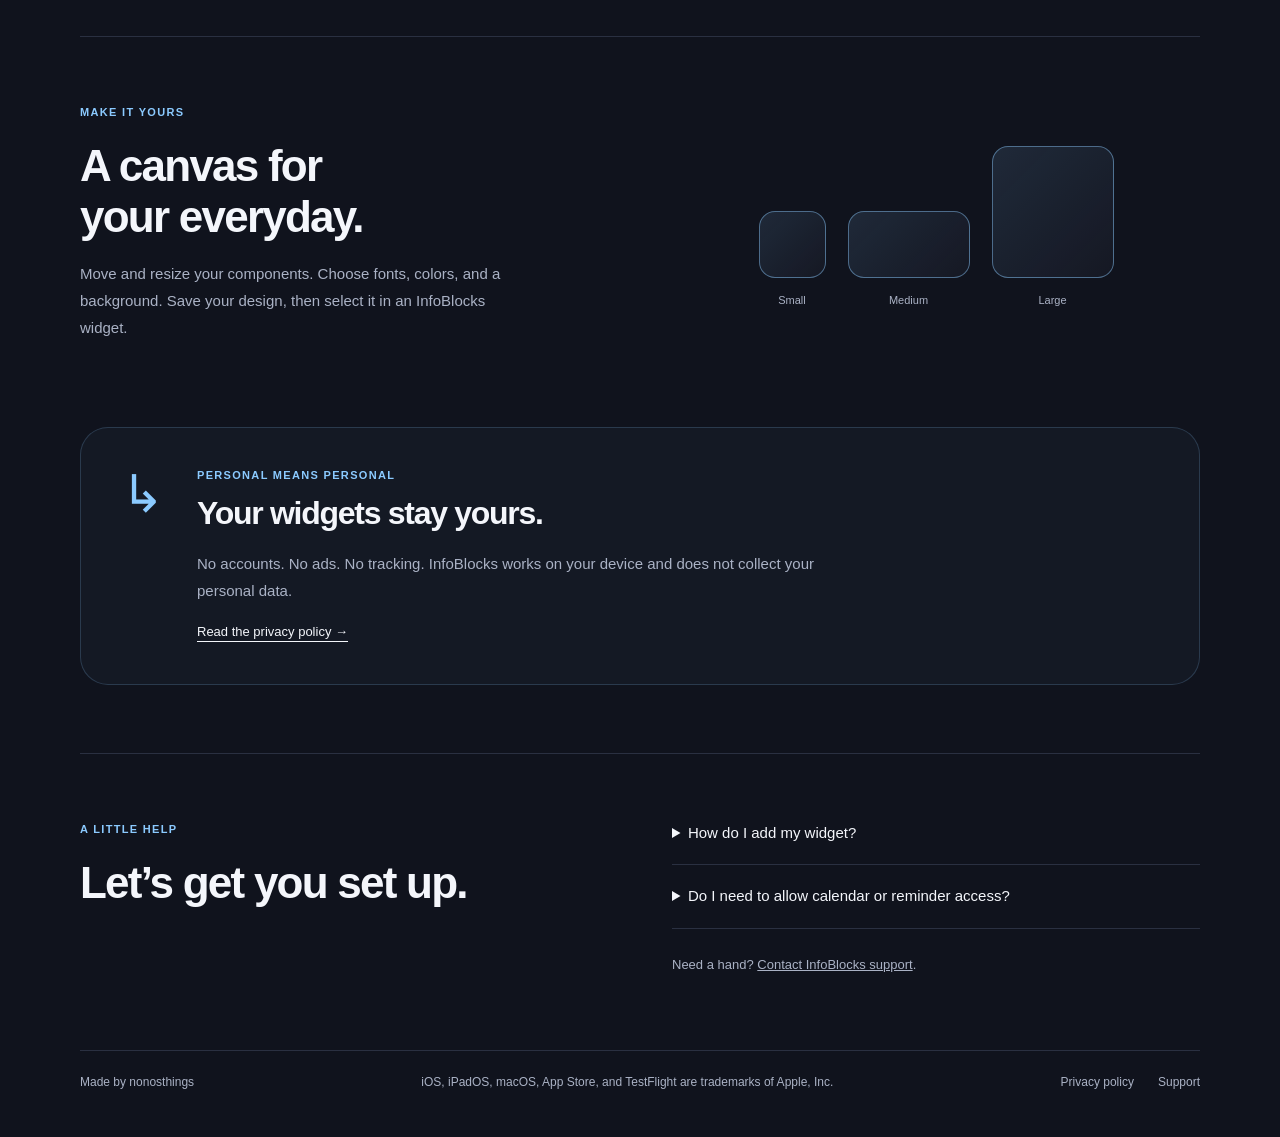
==== commit 50387e0b: "Add Instagram link to navigation and update hero section text" ====
--- a/projects/infoblocks/index.html
+++ b/projects/infoblocks/index.html
@@ -19,6 +19,7 @@
             <a href="./" aria-current="page">InfoBlocks</a>
             <div class="socials">
                 <a href="./privacy/">Privacy</a>
+                <a href="https://instagram.com/nonosthings/" aria-label="nonosthings on Instagram"><img src="../../assets/instagram.svg" alt="" width="18" height="18"></a>
                 <a href="https://github.com/nonosthings/" aria-label="nonosthings on GitHub"><img src="../../assets/github.svg" alt="" width="18" height="18"></a>
             </div>
         </div>
@@ -32,11 +33,10 @@
                 <p class="hero-description">Turn the things you want to see into a widget you love. Mix time, dates, photos, and your agenda in a layout that feels like you.</p>
                 
                 <div class="hero-actions"><a class="ib-button" href="#features">Explore InfoBlocks <span aria-hidden="true">↗</span></a><a class="text-link" href="./privacy/">Your privacy comes first <span aria-hidden="true">→</span></a></div>
-                <div class="hero-actions"><a class="ib-button" href="https://apps.apple.com/us/app/infoblocks/id6819093974
-InfoBlocks">App Store
-                    </a></div>
+                <div class="hero-actions"><a class="ib-button" href="https://apps.apple.com/us/app/infoblocks/id6819093974">App Store</a></div>
                 <div class="hero-actions"><a class="ib-button" href="https://testflight.apple.com/join/DNSDKATq">TestFlight
                     </a></div>
+                <div class="hero-actions"><a class="ib-button" href="./InfoBlocks-Installer.dmg" download>Download for macOS <span aria-hidden="true">↓</span></a></div>
                 <p class="availability">Available on iOS, iPadOS, and macOS.</p>
             </div>
         </section>
@@ -44,7 +44,7 @@
         <section id="features" class="ib-section" aria-labelledby="features-title">
             <div class="section-intro"><p class="ib-eyebrow">Start with the essentials</p><h2 id="features-title">Everything you need.<br>Where you want it.</h2><p>Build your widget one component at a time.</p></div>
             <div class="feature-grid">
-                <article class="feature-card"><span class="feature-symbol blue" aria-hidden="true">◷</span><h3>Time &amp; date</h3><p>A quick glance at right now. Add a clock or date and give it your own look.</p></article>
+                <article class="feature-card"><span class="feature-symbol blue" aria-hidden="true">◷</span><h3>Time &amp; date</h3><p>Add a clock or date and give it your own look.</p></article>
                 <article class="feature-card"><span class="feature-symbol pink" aria-hidden="true">▧</span><h3>Your favorite photos</h3><p>Bring a favorite moment into your layout with a photo you choose.</p></article>
                 <article class="feature-card"><span class="feature-symbol lavender" aria-hidden="true">☷</span><h3>Your day, at a glance</h3><p>Keep upcoming calendar events and incomplete reminders close by, with your permission.</p></article>
             </div>
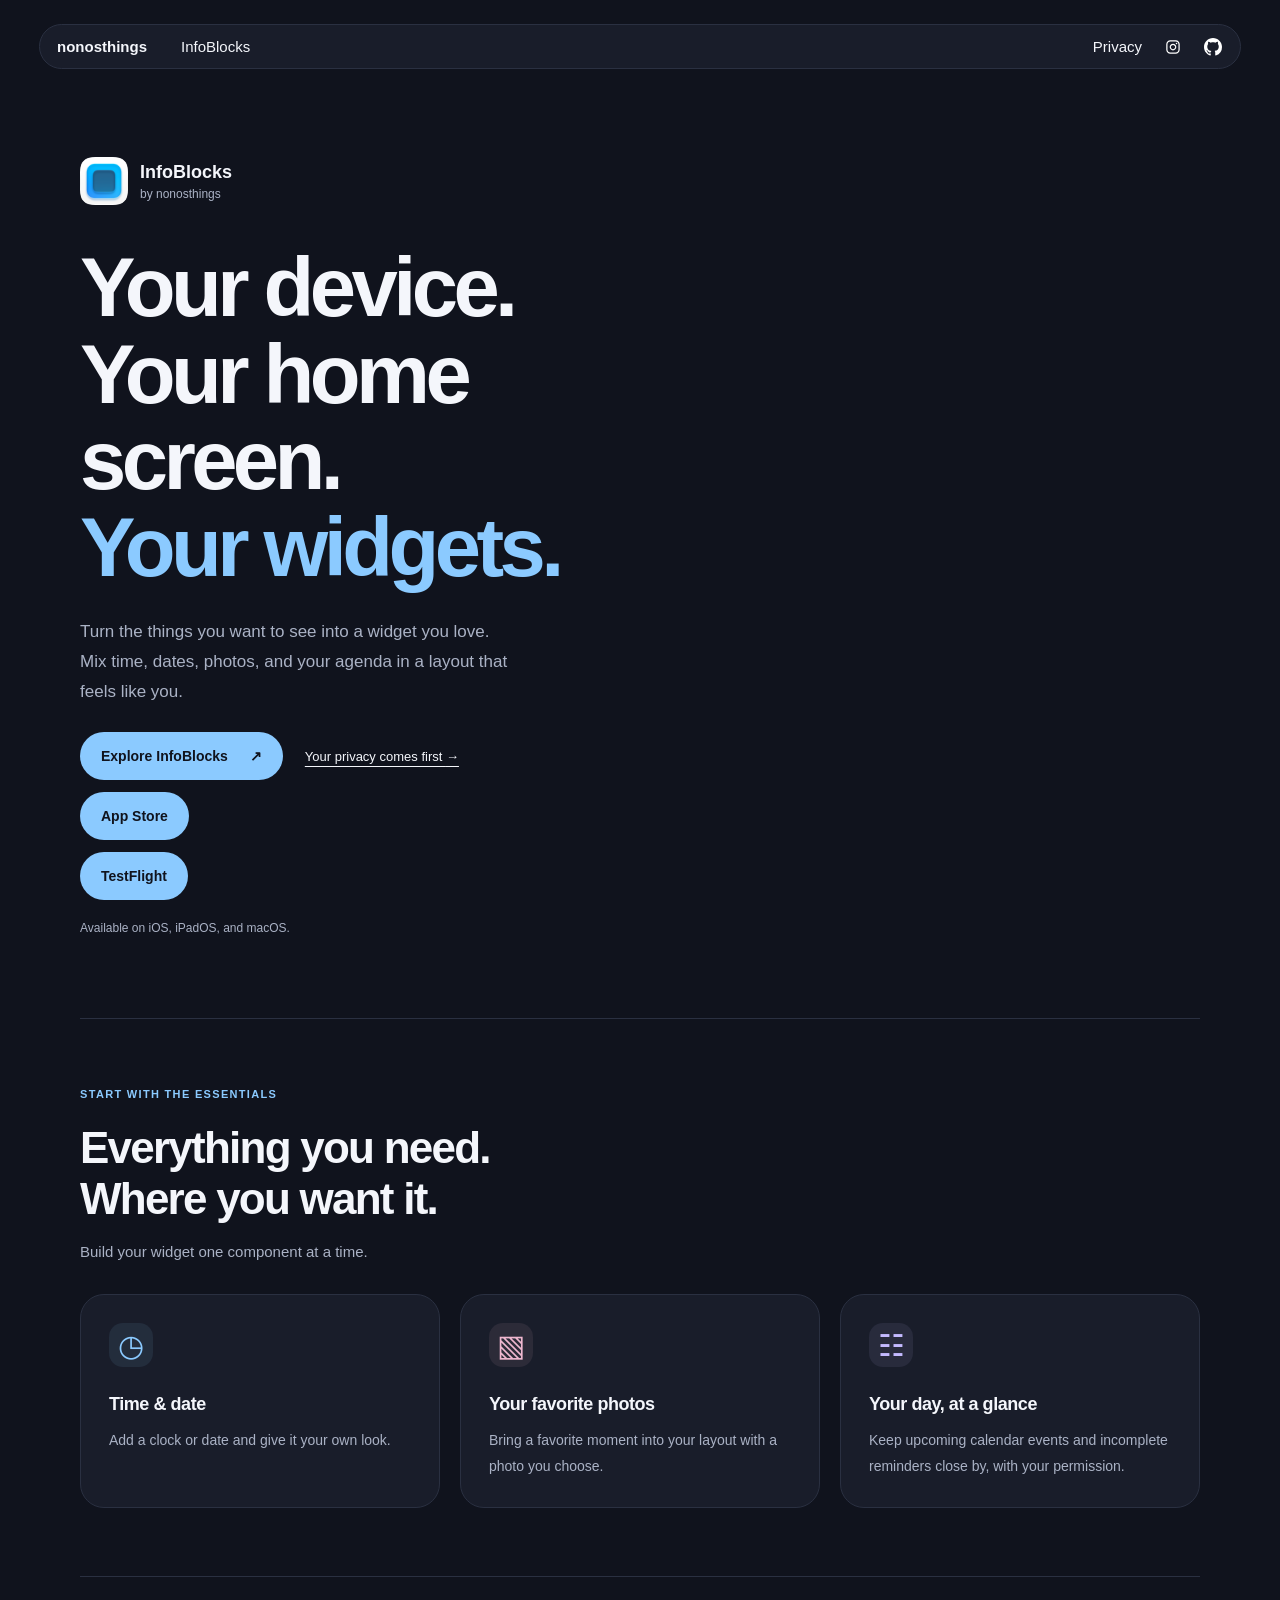
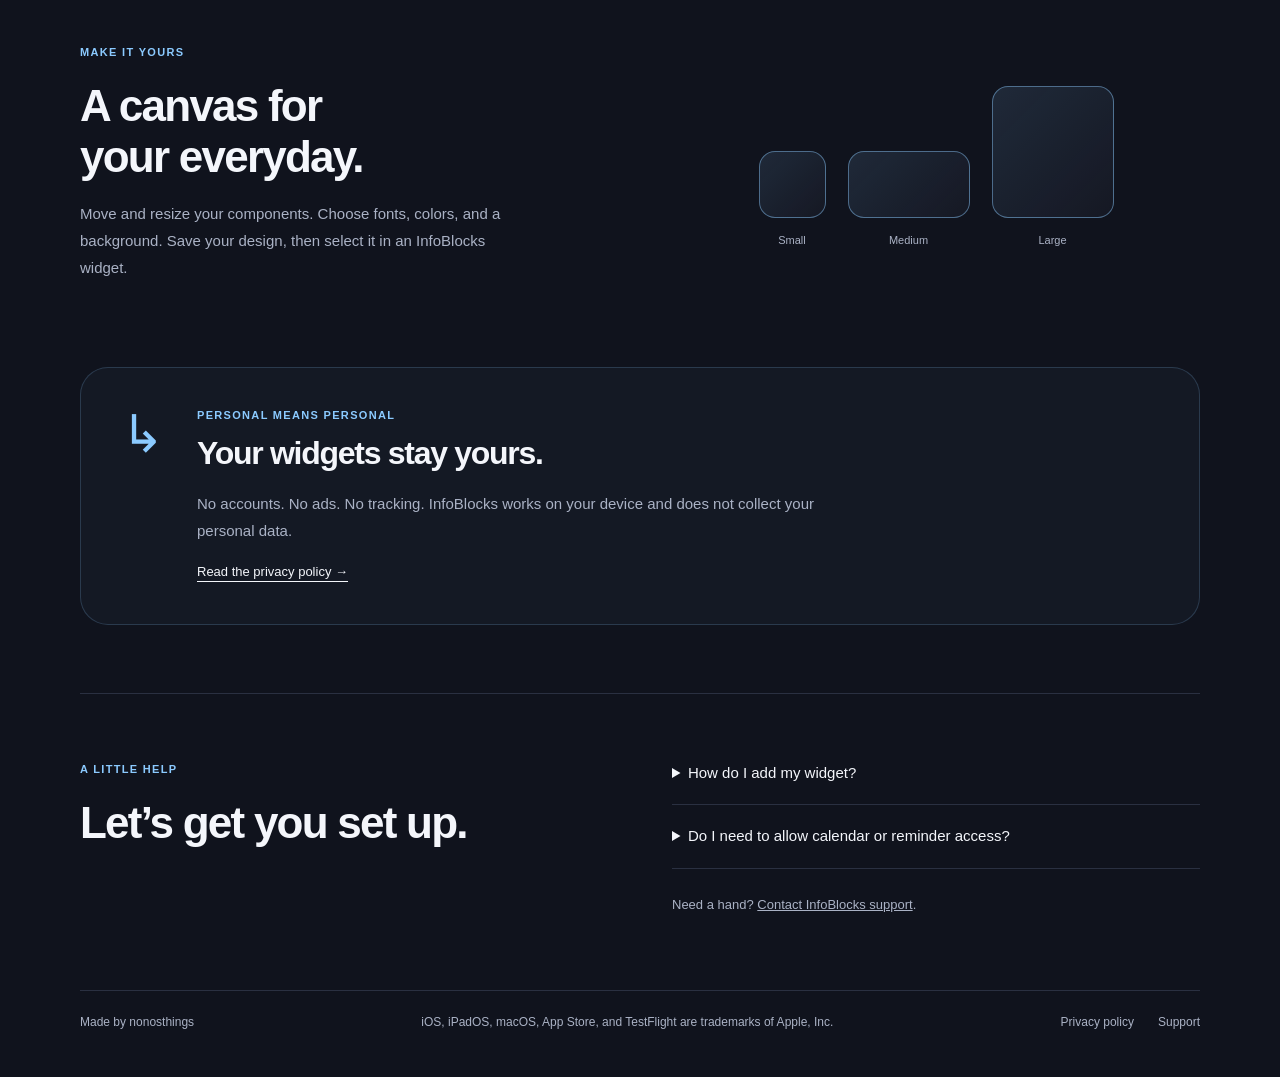
==== commit f41a5204: "Remove InfoBlocks macOS DMG hero download link Co-authored-by: nonosthings <166057983+nonosthings@us" ====
--- a/projects/infoblocks/index.html
+++ b/projects/infoblocks/index.html
@@ -36,7 +36,6 @@
                 <div class="hero-actions"><a class="ib-button" href="https://apps.apple.com/us/app/infoblocks/id6819093974">App Store</a></div>
                 <div class="hero-actions"><a class="ib-button" href="https://testflight.apple.com/join/DNSDKATq">TestFlight
                     </a></div>
-                <div class="hero-actions"><a class="ib-button" href="./InfoBlocks-Installer.dmg" download>Download for macOS <span aria-hidden="true">↓</span></a></div>
                 <p class="availability">Available on iOS, iPadOS, and macOS.</p>
             </div>
         </section>
